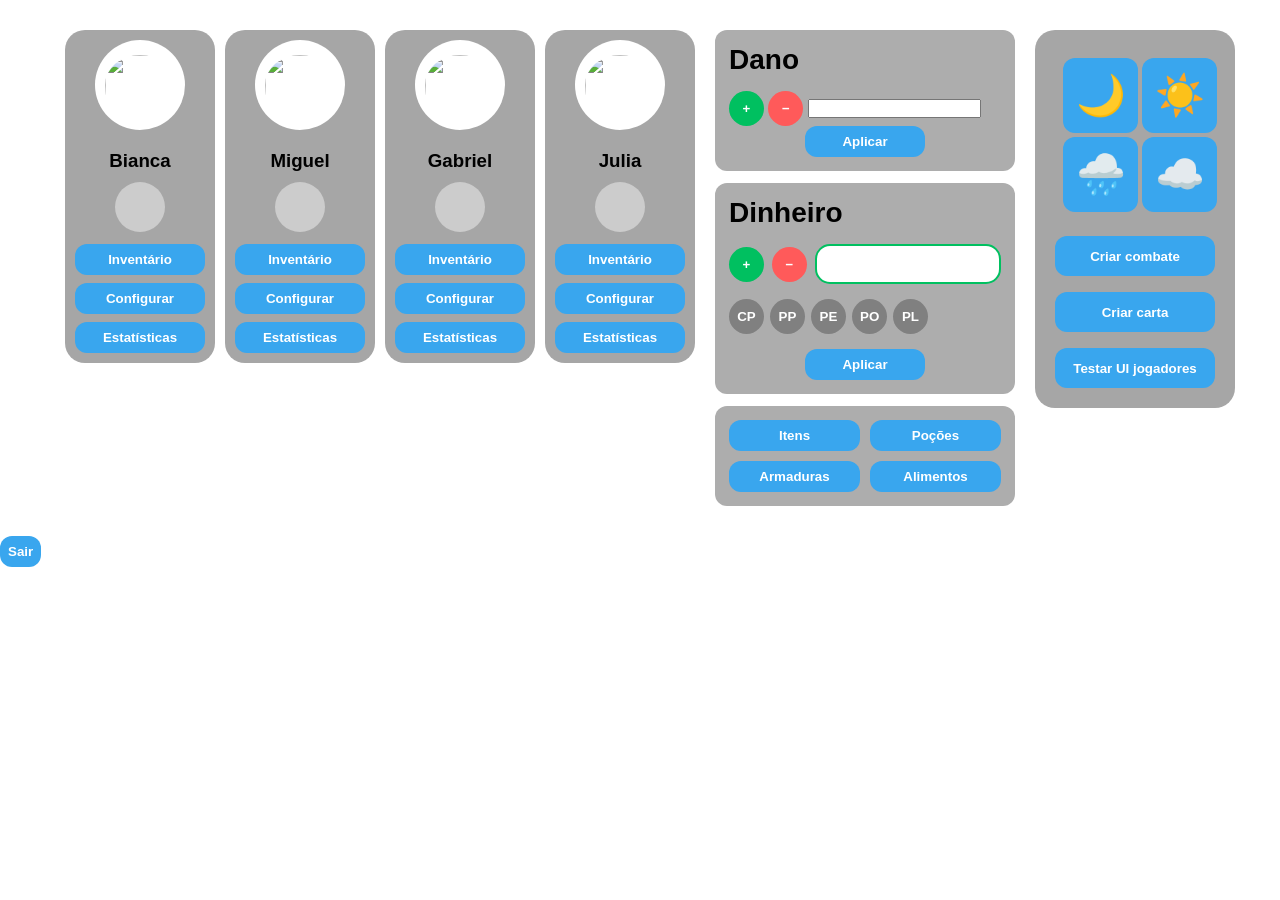
==== DM.html @ 25584a3e "Add files via upload" ====
<!DOCTYPE html>
<html lang="pt-BR">
  <head>
    <title>DM - RPGSys</title>
    <meta charset="utf-8">
    <meta name="viewport" content="width=device-width,initial-scale=1">
    <meta name="robots" content="index,follow">
    <meta name="generator" content="GrapesJS Studio">
    <meta property="og:title" content="Login" />
    <meta property="og:image" content="https://cdn.grapesjs.com/workspaces/cmpwv9nko0i8d6zqkbp8qure5/assets/62e0ef58-b8a6-44d8-bc34-9c5d4be5e78f__tl.png" />
    <link rel="icon" href="https://cdn.grapesjs.com/workspaces/cmpwv9nko0i8d6zqkbp8qure5/assets/62e0ef58-b8a6-44d8-bc34-9c5d4be5e78f__tl.png" />
  </head>
<body>

    <style>
*{
    margin:0;
    padding:0;
    box-sizing:border-box;
    font-family:Arial, sans-serif;
}

.painel{
    padding:30px;

    display:grid;
    grid-template-columns:
        max-content
        300px
        180px;

    gap:20px;

    justify-content:center;
    align-items:start;
}

.players{
    display:flex;
    gap:10px;
}

.player-card{
    text-align: center;
    width:150px;
    min-height:270px;
    background-color: #a6a6a6;
    padding: 10px;
    border-radius: 20px;
}

.player-card img{
    width:90px;
    height:90px;
    border-radius:50%;
    display:block;
    margin:auto;
    margin-bottom:10px;
    background-color: white;
    padding-top: 15px;
    padding-left: 10px;
    padding-right: 10px;
}

.player-card h3{
    margin-bottom:10px;
    margin-top:20px;
}

button{
    border:none;
    background:#39a6ee;
    color:white;
    font-weight:bold;
    border-radius:12px;
    padding:8px;
    cursor:pointer;
}

.player-card button{
    width:100%;
    margin-top:8px;
}

.sidebar{
    width:300px;
    display:flex;
    flex-direction:column;
    gap:12px;
}

.box{
    width:100%;
    background:#adadad;
    border-radius:12px;
    padding:14px;
}

.box h2{
    font-size:28px;
    margin-bottom:15px;
}

.controls{
    display:flex;
    gap:8px;
    align-items:center;
    margin-bottom:15px;
}

.round{
    width:35px;
    height:35px;
    border-radius:50%;
}

.plus{
    background:#00c060;
}

.minus{
    background:#ff5a5a;
}

.controls input{
    flex:1;
    height:40px;
    border:2px solid #00c060;
    border-radius:15px;
}

.coins{
    display:flex;
    gap:6px;
    margin:10px 0 15px;
}

.coins button{
    width:35px;
    height:35px;
    border-radius:50%;
    background:#808080;
}

.apply{
    width:120px;
    display:block;
    margin:auto;
}

.categorias{
    display:grid;
    grid-template-columns:1fr 1fr;
    gap:10px;
}

.actions{
    border-radius: 20px;
    padding: 20px;
    background-color: #a6a6a6;
    width:200px;
    display:flex;
    flex-direction:column;
    gap:8px;
}

.weather{
    display:grid;
    grid-template-columns:repeat(2,1fr);
    gap:4px;
    padding:8px;
}

.weather button{
    width:75px;
    height:75px;
    font-size: 40px;
}

.actions > button{
    width:100%;
    height: 40px;
    margin-top:8px;
}

.CheckPlayerBTN {
    appearance: none;
    -webkit-appearance: none;

    width: 50px;
    height: 50px;

    border: none;
    border-radius: 50%;

    background: #ccc;
    cursor: pointer;

    transition: 0.2s;
    border: #00c060;
}

.CheckPlayerBTN:checked {
    background: #39a6ee;
}

    </style>

    <script type="module">

import { initializeApp } from "https://www.gstatic.com/firebasejs/12.0.0/firebase-app.js";

import {
    getFirestore,
    doc,
    updateDoc,
    increment,
    setDoc
} from "https://www.gstatic.com/firebasejs/12.0.0/firebase-firestore.js";

const firebaseConfig = {
  apiKey: "AIzaSyAM-ZU4ho0qs3jRWUXZEHrUM82bz3vvlro",
  authDomain: "rpgsys-ae4bc.firebaseapp.com",
  databaseURL: "https://rpgsys-ae4bc-default-rtdb.firebaseio.com",
  projectId: "rpgsys-ae4bc",
  storageBucket: "rpgsys-ae4bc.firebasestorage.app",
  messagingSenderId: "22232601003",
  appId: "1:22232601003:web:cf38df9fbcf442c79b42ee"
};

const app = initializeApp(firebaseConfig);
const db = getFirestore(app);

const user = JSON.parse(
    localStorage.getItem("rpgsys_user")
);

if (!user) {
    window.location.href = "index.html";
}

if (user.role !== "GM") {
    window.location.href = "events.html";
}

let modo = "heal";

const btnHeal =
document.getElementById("btnHeal");

const btnDamage =
document.getElementById("btnDamage");

const damageInput =
document.getElementById("damageInput");

const applyDamage =
document.getElementById("applyDamage");

btnHeal.onclick = () => {

    modo = "heal";

    damageInput.style.border =
    "2px solid #00c060";

};

btnDamage.onclick = () => {

    modo = "damage";

    damageInput.style.border =
    "2px solid #ff5a5a";

};

function jogadoresSelecionados(){

    const checks =
    document.querySelectorAll(".CheckPlayerBTN");

    const ids = [];

    checks.forEach(check => {

        if(check.checked){

            ids.push(
                check.dataset.player
            );

        }

    });

    return ids;

}

async function aplicarVida(){

    const valor =
    Number(damageInput.value);

    if(!valor) return;

    const jogadores =
    jogadoresSelecionados();

    for(const id of jogadores){

        const ref =
        doc(db,"users",id);

        await updateDoc(ref,{
            hp: increment(
                modo === "heal"
                ? valor
                : -valor
            )
        });

    }

    damageInput.value = "";

}

async function abrirInventario(playerId){

    await setDoc(
        doc(db,"events",playerId),
        {
            action: "openInventory",
            timestamp: Date.now()
        },
        {
            merge:true
        }
    );

}

applyDamage.onclick =
aplicarVida;

window.abrirInventario =
abrirInventario;

window.logout = function() {

    localStorage.removeItem("rpgsys_user");

    window.location.href = "index.html";

};

window.logout = function() {

  localStorage.removeItem("rpgsys_user");

  window.location.href = "index.html";

};

</script>

<div class="painel">

    <div class="players">

        <div class="player-card">
            <img src="https://cdn.grapesjs.com/workspaces/cmpwv9nko0i8d6zqkbp8qure5/assets/a361fd0d-111a-4fcd-94f8-c91f26176bfb__user.png" alt="">
            <h3>Bianca</h3>

            <input type="checkbox" class="CheckPlayerBTN" data-player="0001">
            <button onclick="abrirInventario('0001')">Inventário</button>
            <button>Configurar</button>
            <button>Estatísticas</button>
        </div>

        <div class="player-card">
            <img src="https://cdn.grapesjs.com/workspaces/cmpwv9nko0i8d6zqkbp8qure5/assets/a361fd0d-111a-4fcd-94f8-c91f26176bfb__user.png" alt="">
            <h3>Miguel</h3>

            <input type="checkbox" class="CheckPlayerBTN" data-player="0002">
            <button onclick="abrirInventario('0002')">Inventário</button>
            <button>Configurar</button>
            <button>Estatísticas</button>
        </div>

        <div class="player-card">
            <img src="https://cdn.grapesjs.com/workspaces/cmpwv9nko0i8d6zqkbp8qure5/assets/a361fd0d-111a-4fcd-94f8-c91f26176bfb__user.png" alt="">
            <h3>Gabriel</h3>

            <input type="checkbox" class="CheckPlayerBTN" data-player="0003">
            <button onclick="abrirInventario('0003')">Inventário</button>
            <button>Configurar</button>
            <button>Estatísticas</button>
        </div>

        <div class="player-card">
            <img src="https://cdn.grapesjs.com/workspaces/cmpwv9nko0i8d6zqkbp8qure5/assets/a361fd0d-111a-4fcd-94f8-c91f26176bfb__user.png" alt="">
            <h3>Julia</h3>

            <input type="checkbox" class="CheckPlayerBTN" data-player="0004">
            <button onclick="abrirInventario('0004')">Inventário</button>
            <button>Configurar</button>
            <button>Estatísticas</button>
        </div>

    </div>

    <div class="sidebar">

        <div class="box">
            <h2>Dano</h2>

            <button id="btnHeal" class="round plus">+</button>
            <button id="btnDamage" class="round minus">−</button>

            <input id="damageInput" type="number">

            <button id="applyDamage" class="apply">
                Aplicar
            </button>
        </div>

        <div class="box">
            <h2>Dinheiro</h2>

            <div class="controls">
                <button class="round plus">+</button>
                <button class="round minus">−</button>
                <input type="text">
            </div>

            <div class="coins">
                <button>CP</button>
                <button>PP</button>
                <button>PE</button>
                <button>PO</button>
                <button>PL</button>
            </div>

            <button class="apply">Aplicar</button>
        </div>

        <div class="box categorias">
            <button>Itens</button>
            <button>Poções</button>
            <button>Armaduras</button>
            <button>Alimentos</button>
        </div>

    </div>

    <div class="actions">

        <div class="weather">
            <button>🌙</button>
            <button>☀️</button>
            <button>🌧️</button>
            <button>☁️</button>
        </div>

        <button>Criar combate</button>
        <button>Criar carta</button>
        <button>Testar UI jogadores</button>

    </div>

</div>

<button class="LogOutBTN" onclick="logout()">Sair</button>

</body>
</html>
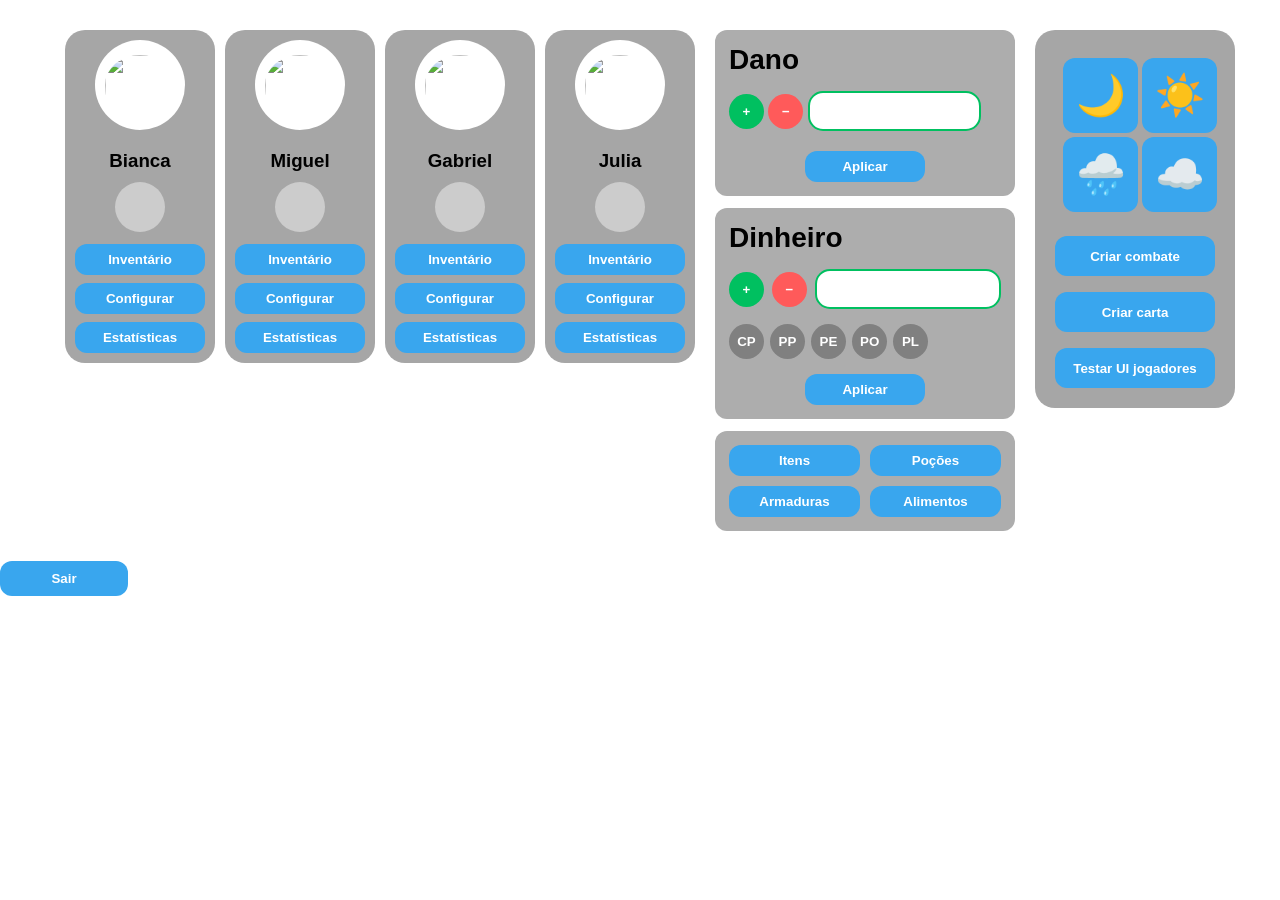
==== commit 18bac616: "Add files via upload" ====
--- a/DM.html
+++ b/DM.html
@@ -129,6 +129,14 @@
     border-radius:15px;
 }
 
+.damageInput {
+    flex:1;
+    height:40px;
+    border:2px solid #00c060;
+    border-radius:15px;
+    margin-bottom: 20px;
+}
+
 .coins{
     display:flex;
     gap:6px;
@@ -198,6 +206,11 @@
 
     transition: 0.2s;
     border: #00c060;
+}
+
+.LogOutBTN {
+    padding: 10px;
+    width: 10%;
 }
 
 .CheckPlayerBTN:checked {
@@ -420,7 +433,7 @@
             <button id="btnHeal" class="round plus">+</button>
             <button id="btnDamage" class="round minus">−</button>
 
-            <input id="damageInput" type="number">
+            <input id="damageInput" class="damageInput" type="number">
 
             <button id="applyDamage" class="apply">
                 Aplicar
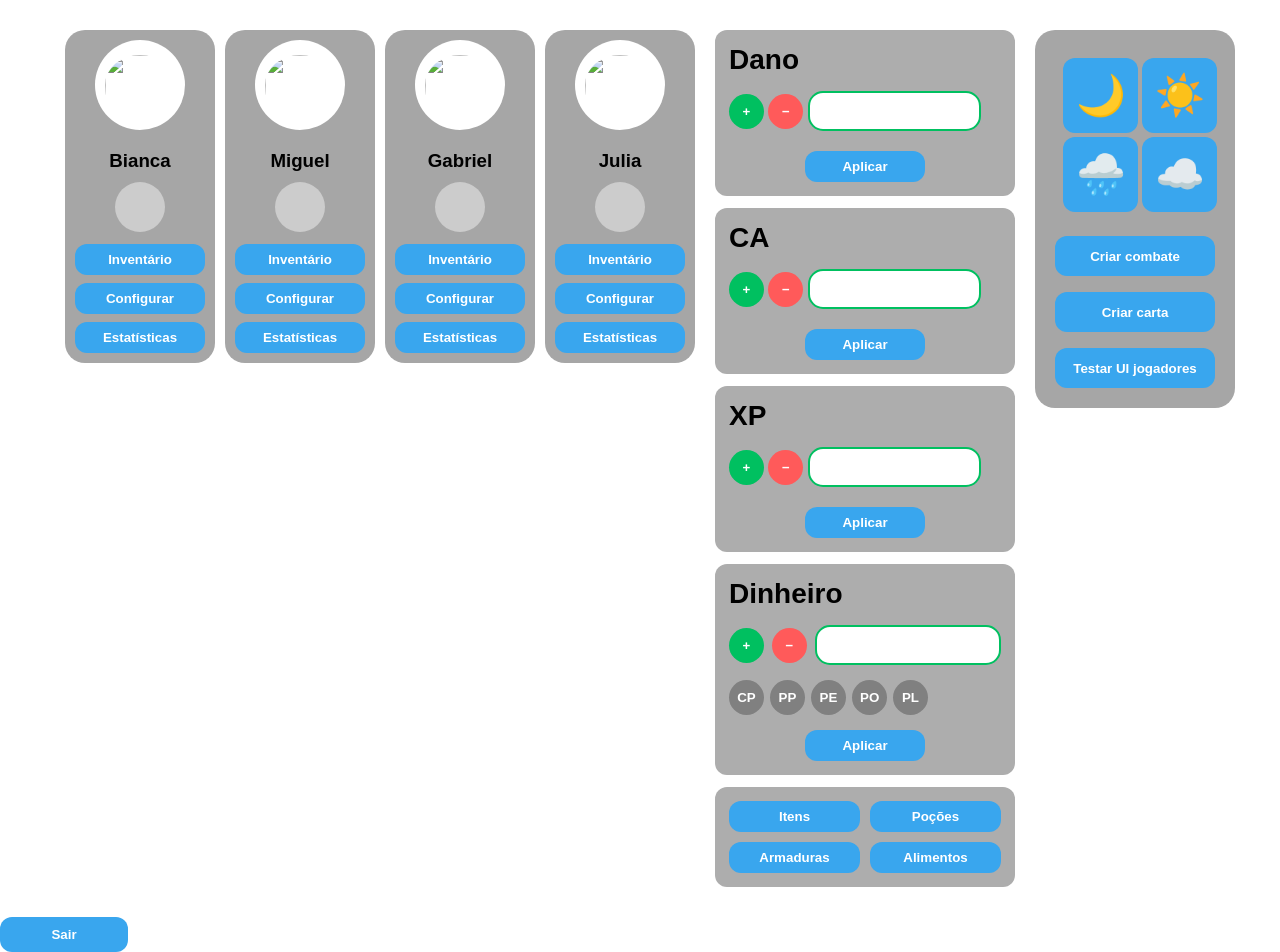
==== commit 4f9be40a: "Add files via upload" ====
--- a/DM.html
+++ b/DM.html
@@ -221,8 +221,8 @@
 
     <script type="module">
 
+
 import { initializeApp } from "https://www.gstatic.com/firebasejs/12.0.0/firebase-app.js";
-
 import {
     getFirestore,
     doc,
@@ -230,6 +230,8 @@
     increment,
     setDoc
 } from "https://www.gstatic.com/firebasejs/12.0.0/firebase-firestore.js";
+
+/* ================= FIREBASE ================= */
 
 const firebaseConfig = {
   apiKey: "AIzaSyAM-ZU4ho0qs3jRWUXZEHrUM82bz3vvlro",
@@ -244,137 +246,189 @@
 const app = initializeApp(firebaseConfig);
 const db = getFirestore(app);
 
-const user = JSON.parse(
-    localStorage.getItem("rpgsys_user")
-);
-
-if (!user) {
-    window.location.href = "index.html";
-}
-
-if (user.role !== "GM") {
-    window.location.href = "events.html";
-}
-
-let modo = "heal";
-
-const btnHeal =
-document.getElementById("btnHeal");
-
-const btnDamage =
-document.getElementById("btnDamage");
-
-const damageInput =
-document.getElementById("damageInput");
-
-const applyDamage =
-document.getElementById("applyDamage");
-
-btnHeal.onclick = () => {
-
-    modo = "heal";
-
-    damageInput.style.border =
-    "2px solid #00c060";
-
-};
-
-btnDamage.onclick = () => {
-
-    modo = "damage";
-
-    damageInput.style.border =
-    "2px solid #ff5a5a";
-
-};
-
-function jogadoresSelecionados(){
-
-    const checks =
-    document.querySelectorAll(".CheckPlayerBTN");
-
+/* ================= CHECK LOGIN ================= */
+
+const user = JSON.parse(localStorage.getItem("rpgsys_user"));
+
+if (!user) window.location.href = "index.html";
+if (user.role !== "GM") window.location.href = "events.html";
+
+/* ================= ELEMENTOS ================= */
+
+const btnHeal = document.getElementById("btnHeal");
+const btnDamage = document.getElementById("btnDamage");
+const damageInput = document.getElementById("damageInput");
+const applyDamage = document.getElementById("applyDamage");
+
+const caInput = document.getElementById("caInput");
+const xpInput = document.getElementById("xpInput");
+
+const applyCa = document.getElementById("applyCa");
+const applyXp = document.getElementById("applyXp");
+
+/* ================= MODOS ================= */
+
+let modoHP = "heal";
+let modoCA = "add";
+let modoXP = "add";
+
+/* ================= HP MODE ================= */
+
+btnHeal?.addEventListener("click", () => {
+    modoHP = "heal";
+    damageInput.style.border = "2px solid #00c060";
+});
+
+btnDamage?.addEventListener("click", () => {
+    modoHP = "damage";
+    damageInput.style.border = "2px solid #ff5a5a";
+});
+
+/* ================= CA MODE ================= */
+
+document.getElementById("btnCaPlus")?.addEventListener("click", () => {
+    modoCA = "add";
+    caInput.style.border = "2px solid #00c060";
+});
+
+document.getElementById("btnCaMinus")?.addEventListener("click", () => {
+    modoCA = "remove";
+    caInput.style.border = "2px solid #ff5a5a";
+});
+
+/* ================= XP MODE ================= */
+
+document.getElementById("btnXpPlus")?.addEventListener("click", () => {
+    modoXP = "add";
+    xpInput.style.border = "2px solid #00c060";
+});
+
+document.getElementById("btnXpMinus")?.addEventListener("click", () => {
+    modoXP = "remove";
+    xpInput.style.border = "2px solid #ff5a5a";
+});
+
+/* ================= SELEÇÃO SEGURA ================= */
+
+function jogadoresSelecionados() {
+
+    const checks = document.querySelectorAll(".CheckPlayerBTN");
     const ids = [];
 
     checks.forEach(check => {
 
-        if(check.checked){
-
-            ids.push(
-                check.dataset.player
-            );
+        if (check.checked) {
+
+            const id = check.getAttribute("data-player");
+
+            if (id) ids.push(id);
 
         }
 
     });
 
+    console.log("Jogadores selecionados:", ids);
+
     return ids;
-
-}
-
-async function aplicarVida(){
-
-    const valor =
-    Number(damageInput.value);
-
-    if(!valor) return;
-
-    const jogadores =
-    jogadoresSelecionados();
-
-    for(const id of jogadores){
-
-        const ref =
-        doc(db,"users",id);
-
-        await updateDoc(ref,{
+}
+
+/* ================= HP ================= */
+
+async function aplicarHP() {
+
+    const valor = Number(damageInput.value);
+
+    if (!valor || valor <= 0) return;
+
+    const jogadores = jogadoresSelecionados();
+
+    for (const id of jogadores) {
+
+        console.log("HP update ->", id);
+
+        await updateDoc(doc(db, "users", id), {
             hp: increment(
-                modo === "heal"
-                ? valor
-                : -valor
+                modoHP === "heal" ? valor : -valor
             )
         });
 
     }
 
     damageInput.value = "";
-
-}
-
-async function abrirInventario(playerId){
-
-    await setDoc(
-        doc(db,"events",playerId),
-        {
-            action: "openInventory",
-            timestamp: Date.now()
-        },
-        {
-            merge:true
-        }
-    );
-
-}
-
-applyDamage.onclick =
-aplicarVida;
-
-window.abrirInventario =
-abrirInventario;
-
-window.logout = function() {
-
+}
+
+/* ================= CA ================= */
+
+async function aplicarCA() {
+
+    const valor = Number(caInput.value);
+
+    if (!valor || valor <= 0) return;
+
+    const jogadores = jogadoresSelecionados();
+
+    for (const id of jogadores) {
+
+        console.log("CA update ->", id);
+
+        await updateDoc(doc(db, "users", id), {
+            ca: increment(
+                modoCA === "add" ? valor : -valor
+            )
+        });
+
+    }
+
+    caInput.value = "";
+}
+
+/* ================= XP ================= */
+
+async function aplicarXP() {
+
+    const valor = Number(xpInput.value);
+
+    if (!valor || valor <= 0) return;
+
+    const jogadores = jogadoresSelecionados();
+
+    for (const id of jogadores) {
+
+        console.log("XP update ->", id);
+
+        await updateDoc(doc(db, "users", id), {
+            xp: increment(
+                modoXP === "add" ? valor : -valor
+            )
+        });
+
+    }
+
+    xpInput.value = "";
+}
+
+/* ================= BIND BOTÕES ================= */
+
+applyDamage?.addEventListener("click", aplicarHP);
+applyCa?.addEventListener("click", aplicarCA);
+applyXp?.addEventListener("click", aplicarXP);
+
+/* ================= INVENTÁRIO ================= */
+
+window.abrirInventario = async function (playerId) {
+
+    await setDoc(doc(db, "events", playerId), {
+        action: "openInventory",
+        timestamp: Date.now()
+    }, { merge: true });
+
+};
+
+/* ================= LOGOUT ================= */
+
+window.logout = function () {
     localStorage.removeItem("rpgsys_user");
-
     window.location.href = "index.html";
-
-};
-
-window.logout = function() {
-
-  localStorage.removeItem("rpgsys_user");
-
-  window.location.href = "index.html";
-
 };
 
 </script>
@@ -436,6 +490,32 @@
             <input id="damageInput" class="damageInput" type="number">
 
             <button id="applyDamage" class="apply">
+                Aplicar
+            </button>
+        </div>
+
+        <div class="box">
+            <h2>CA</h2>
+
+            <button id="btnCaPlus" class="round plus">+</button>
+            <button id="btnCaMinus" class="round minus">−</button>
+
+            <input id="caInput" class="damageInput" type="number">
+
+            <button id="applyCa" class="apply">
+                Aplicar
+            </button>
+        </div>
+
+        <div class="box">
+            <h2>XP</h2>
+
+            <button id="btnXpPlus" class="round plus">+</button>
+            <button id="btnXpMinus" class="round minus">−</button>
+
+            <input id="xpInput" class="damageInput" type="number">
+
+            <button id="applyXp" class="apply">
                 Aplicar
             </button>
         </div>
